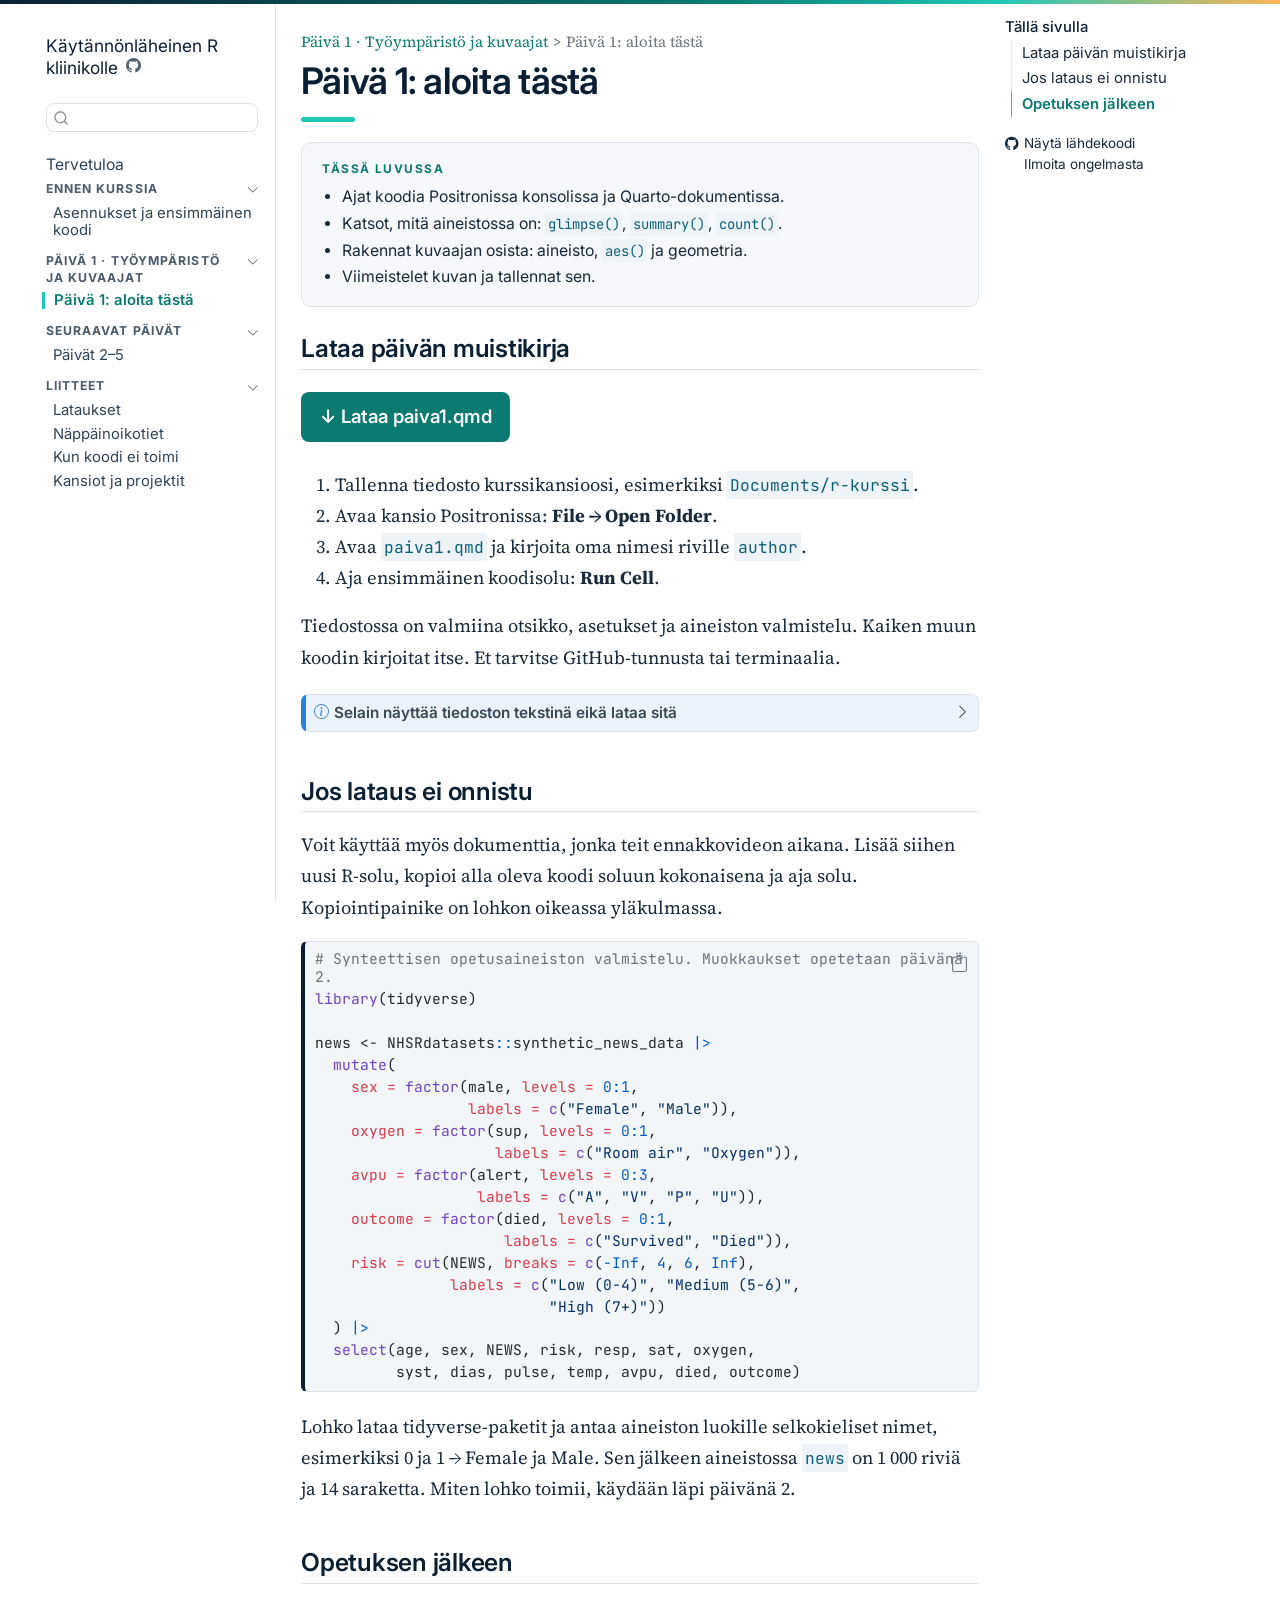
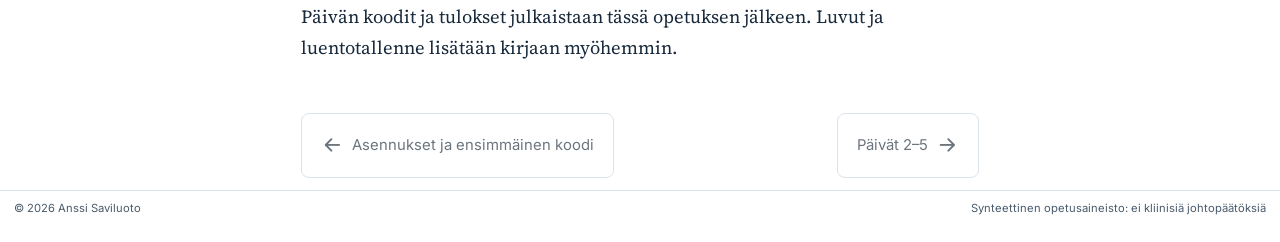
==== docs/paiva1/index.html @ 8174f4f0 "Kurssin kirja: etusivu, ennakkotehtävät, päivän 1 aloitussivu ja liitteet Co-Authored-By: Claude Fab" ====
<!DOCTYPE html>
<html xmlns="http://www.w3.org/1999/xhtml" lang="fi" xml:lang="fi"><head>

<meta charset="utf-8">
<meta name="generator" content="quarto-1.8.27">

<meta name="viewport" content="width=device-width, initial-scale=1.0, user-scalable=yes">


<title>Päivä 1: aloita tästä – Käytännönläheinen R kliinikolle</title>
<style>
code{white-space: pre-wrap;}
span.smallcaps{font-variant: small-caps;}
div.columns{display: flex; gap: min(4vw, 1.5em);}
div.column{flex: auto; overflow-x: auto;}
div.hanging-indent{margin-left: 1.5em; text-indent: -1.5em;}
ul.task-list{list-style: none;}
ul.task-list li input[type="checkbox"] {
  width: 0.8em;
  margin: 0 0.8em 0.2em -1em; /* quarto-specific, see https://github.com/quarto-dev/quarto-cli/issues/4556 */ 
  vertical-align: middle;
}
/* CSS for syntax highlighting */
html { -webkit-text-size-adjust: 100%; }
pre > code.sourceCode { white-space: pre; position: relative; }
pre > code.sourceCode > span { display: inline-block; line-height: 1.25; }
pre > code.sourceCode > span:empty { height: 1.2em; }
.sourceCode { overflow: visible; }
code.sourceCode > span { color: inherit; text-decoration: inherit; }
div.sourceCode { margin: 1em 0; }
pre.sourceCode { margin: 0; }
@media screen {
div.sourceCode { overflow: auto; }
}
@media print {
pre > code.sourceCode { white-space: pre-wrap; }
pre > code.sourceCode > span { text-indent: -5em; padding-left: 5em; }
}
pre.numberSource code
  { counter-reset: source-line 0; }
pre.numberSource code > span
  { position: relative; left: -4em; counter-increment: source-line; }
pre.numberSource code > span > a:first-child::before
  { content: counter(source-line);
    position: relative; left: -1em; text-align: right; vertical-align: baseline;
    border: none; display: inline-block;
    -webkit-touch-callout: none; -webkit-user-select: none;
    -khtml-user-select: none; -moz-user-select: none;
    -ms-user-select: none; user-select: none;
    padding: 0 4px; width: 4em;
  }
pre.numberSource { margin-left: 3em;  padding-left: 4px; }
div.sourceCode
  {   }
@media screen {
pre > code.sourceCode > span > a:first-child::before { text-decoration: underline; }
}
</style>


<script src="../site_libs/quarto-nav/quarto-nav.js"></script>
<script src="../site_libs/quarto-nav/headroom.min.js"></script>
<script src="../site_libs/clipboard/clipboard.min.js"></script>
<script src="../site_libs/quarto-search/autocomplete.umd.js"></script>
<script src="../site_libs/quarto-search/fuse.min.js"></script>
<script src="../site_libs/quarto-search/quarto-search.js"></script>
<meta name="quarto:offset" content="../">
<link href="../tulossa.html" rel="next">
<link href="../ennen-kurssia.html" rel="prev">
<script src="../site_libs/quarto-html/quarto.js" type="module"></script>
<script src="../site_libs/quarto-html/tabsets/tabsets.js" type="module"></script>
<script src="../site_libs/quarto-html/axe/axe-check.js" type="module"></script>
<script src="../site_libs/quarto-html/popper.min.js"></script>
<script src="../site_libs/quarto-html/tippy.umd.min.js"></script>
<script src="../site_libs/quarto-html/anchor.min.js"></script>
<link href="../site_libs/quarto-html/tippy.css" rel="stylesheet">
<link href="../site_libs/quarto-html/quarto-syntax-highlighting-8903823511f73cebfa7300b99f59be8b.css" rel="stylesheet" id="quarto-text-highlighting-styles">
<script src="../site_libs/bootstrap/bootstrap.min.js"></script>
<link href="../site_libs/bootstrap/bootstrap-icons.css" rel="stylesheet">
<link href="../site_libs/bootstrap/bootstrap-1c8689f1ea38c4ca3e8418c691fad42e.min.css" rel="stylesheet" append-hash="true" id="quarto-bootstrap" data-mode="light">
<script id="quarto-search-options" type="application/json">{
  "location": "sidebar",
  "copy-button": false,
  "collapse-after": 3,
  "panel-placement": "start",
  "type": "textbox",
  "limit": 50,
  "keyboard-shortcut": [
    "f",
    "/",
    "s"
  ],
  "show-item-context": false,
  "language": {
    "search-no-results-text": "Ei tuloksia",
    "search-matching-documents-text": "tulokset",
    "search-copy-link-title": "Kopioi linkki hakuun",
    "search-hide-matches-text": "Piilota loput tulokset",
    "search-more-match-text": "tulos tässä dokumentissa",
    "search-more-matches-text": "tulosta tässä dokumentissa",
    "search-clear-button-title": "Tyhjennä",
    "search-text-placeholder": "",
    "search-detached-cancel-button-title": "Peruuta",
    "search-submit-button-title": "Lähetä",
    "search-label": "Hae"
  }
}</script>


</head>

<body class="nav-sidebar floating quarto-light">

<div id="quarto-search-results"></div>
  <header id="quarto-header" class="headroom fixed-top">
  <nav class="quarto-secondary-nav">
    <div class="container-fluid d-flex">
      <button type="button" class="quarto-btn-toggle btn" data-bs-toggle="collapse" role="button" data-bs-target=".quarto-sidebar-collapse-item" aria-controls="quarto-sidebar" aria-expanded="false" aria-label="Vaihda sivupalkki" onclick="if (window.quartoToggleHeadroom) { window.quartoToggleHeadroom(); }">
        <i class="bi bi-layout-text-sidebar-reverse"></i>
      </button>
        <nav class="quarto-page-breadcrumbs" aria-label="breadcrumb"><ol class="breadcrumb"><li class="breadcrumb-item"><a href="../paiva1/index.html">Päivä 1 · Työympäristö ja kuvaajat</a></li><li class="breadcrumb-item"><a href="../paiva1/index.html"><span class="chapter-title">Päivä 1: aloita tästä</span></a></li></ol></nav>
        <a class="flex-grow-1" role="navigation" data-bs-toggle="collapse" data-bs-target=".quarto-sidebar-collapse-item" aria-controls="quarto-sidebar" aria-expanded="false" aria-label="Vaihda sivupalkki" onclick="if (window.quartoToggleHeadroom) { window.quartoToggleHeadroom(); }">      
        </a>
      <button type="button" class="btn quarto-search-button" aria-label="Hae" onclick="window.quartoOpenSearch();">
        <i class="bi bi-search"></i>
      </button>
    </div>
  </nav>
</header>
<!-- content -->
<div id="quarto-content" class="quarto-container page-columns page-rows-contents page-layout-article">
<!-- sidebar -->
  <nav id="quarto-sidebar" class="sidebar collapse collapse-horizontal quarto-sidebar-collapse-item sidebar-navigation floating overflow-auto">
    <div class="pt-lg-2 mt-2 text-left sidebar-header">
    <div class="sidebar-title mb-0 py-0">
      <a href="../">Käytännönläheinen R kliinikolle</a> 
        <div class="sidebar-tools-main">
    <a href="https://github.com/finnemakatemia/r-kurssi" title="Lähdekoodi" class="quarto-navigation-tool px-1" aria-label="Lähdekoodi"><i class="bi bi-github"></i></a>
</div>
    </div>
      </div>
        <div class="mt-2 flex-shrink-0 align-items-center">
        <div class="sidebar-search">
        <div id="quarto-search" class="" title="Hae"></div>
        </div>
        </div>
    <div class="sidebar-menu-container"> 
    <ul class="list-unstyled mt-1">
        <li class="sidebar-item">
  <div class="sidebar-item-container"> 
  <a href="../index.html" class="sidebar-item-text sidebar-link">
 <span class="menu-text">Tervetuloa</span></a>
  </div>
</li>
        <li class="sidebar-item sidebar-item-section">
      <div class="sidebar-item-container"> 
            <a class="sidebar-item-text sidebar-link text-start" data-bs-toggle="collapse" data-bs-target="#quarto-sidebar-section-1" role="navigation" aria-expanded="true">
 <span class="menu-text">Ennen kurssia</span></a>
          <a class="sidebar-item-toggle text-start" data-bs-toggle="collapse" data-bs-target="#quarto-sidebar-section-1" role="navigation" aria-expanded="true" aria-label="Vaihda osio">
            <i class="bi bi-chevron-right ms-2"></i>
          </a> 
      </div>
      <ul id="quarto-sidebar-section-1" class="collapse list-unstyled sidebar-section depth1 show">  
          <li class="sidebar-item">
  <div class="sidebar-item-container"> 
  <a href="../ennen-kurssia.html" class="sidebar-item-text sidebar-link"><span class="chapter-title">Asennukset ja ensimmäinen koodi</span></a>
  </div>
</li>
      </ul>
  </li>
        <li class="sidebar-item sidebar-item-section">
      <div class="sidebar-item-container"> 
            <a class="sidebar-item-text sidebar-link text-start" data-bs-toggle="collapse" data-bs-target="#quarto-sidebar-section-2" role="navigation" aria-expanded="true">
 <span class="menu-text">Päivä 1 · Työympäristö ja kuvaajat</span></a>
          <a class="sidebar-item-toggle text-start" data-bs-toggle="collapse" data-bs-target="#quarto-sidebar-section-2" role="navigation" aria-expanded="true" aria-label="Vaihda osio">
            <i class="bi bi-chevron-right ms-2"></i>
          </a> 
      </div>
      <ul id="quarto-sidebar-section-2" class="collapse list-unstyled sidebar-section depth1 show">  
          <li class="sidebar-item">
  <div class="sidebar-item-container"> 
  <a href="../paiva1/index.html" class="sidebar-item-text sidebar-link active"><span class="chapter-title">Päivä 1: aloita tästä</span></a>
  </div>
</li>
      </ul>
  </li>
        <li class="sidebar-item sidebar-item-section">
      <div class="sidebar-item-container"> 
            <a class="sidebar-item-text sidebar-link text-start" data-bs-toggle="collapse" data-bs-target="#quarto-sidebar-section-3" role="navigation" aria-expanded="true">
 <span class="menu-text">Seuraavat päivät</span></a>
          <a class="sidebar-item-toggle text-start" data-bs-toggle="collapse" data-bs-target="#quarto-sidebar-section-3" role="navigation" aria-expanded="true" aria-label="Vaihda osio">
            <i class="bi bi-chevron-right ms-2"></i>
          </a> 
      </div>
      <ul id="quarto-sidebar-section-3" class="collapse list-unstyled sidebar-section depth1 show">  
          <li class="sidebar-item">
  <div class="sidebar-item-container"> 
  <a href="../tulossa.html" class="sidebar-item-text sidebar-link"><span class="chapter-title">Päivät 2–5</span></a>
  </div>
</li>
      </ul>
  </li>
        <li class="sidebar-item sidebar-item-section">
      <div class="sidebar-item-container"> 
            <a class="sidebar-item-text sidebar-link text-start" data-bs-toggle="collapse" data-bs-target="#quarto-sidebar-section-4" role="navigation" aria-expanded="true">
 <span class="menu-text">Liitteet</span></a>
          <a class="sidebar-item-toggle text-start" data-bs-toggle="collapse" data-bs-target="#quarto-sidebar-section-4" role="navigation" aria-expanded="true" aria-label="Vaihda osio">
            <i class="bi bi-chevron-right ms-2"></i>
          </a> 
      </div>
      <ul id="quarto-sidebar-section-4" class="collapse list-unstyled sidebar-section depth1 show">  
          <li class="sidebar-item">
  <div class="sidebar-item-container"> 
  <a href="../lataukset.html" class="sidebar-item-text sidebar-link"><span class="chapter-title">Lataukset</span></a>
  </div>
</li>
          <li class="sidebar-item">
  <div class="sidebar-item-container"> 
  <a href="../liitteet/nappaimet.html" class="sidebar-item-text sidebar-link"><span class="chapter-title">Näppäinoikotiet</span></a>
  </div>
</li>
          <li class="sidebar-item">
  <div class="sidebar-item-container"> 
  <a href="../liitteet/virheet.html" class="sidebar-item-text sidebar-link"><span class="chapter-title">Kun koodi ei toimi</span></a>
  </div>
</li>
          <li class="sidebar-item">
  <div class="sidebar-item-container"> 
  <a href="../liitteet/projektit.html" class="sidebar-item-text sidebar-link"><span class="chapter-title">Kansiot ja projektit</span></a>
  </div>
</li>
      </ul>
  </li>
    </ul>
    </div>
</nav>
<div id="quarto-sidebar-glass" class="quarto-sidebar-collapse-item" data-bs-toggle="collapse" data-bs-target=".quarto-sidebar-collapse-item"></div>
<!-- margin-sidebar -->
    <div id="quarto-margin-sidebar" class="sidebar margin-sidebar">
        <nav id="TOC" role="doc-toc" class="toc-active">
    <h2 id="toc-title">Tällä sivulla</h2>
   
  <ul>
  <li><a href="#lataa-päivän-muistikirja" id="toc-lataa-päivän-muistikirja" class="nav-link active" data-scroll-target="#lataa-päivän-muistikirja">Lataa päivän muistikirja</a></li>
  <li><a href="#valmistelu" id="toc-valmistelu" class="nav-link" data-scroll-target="#valmistelu">Jos lataus ei onnistu</a></li>
  <li><a href="#opetuksen-jälkeen" id="toc-opetuksen-jälkeen" class="nav-link" data-scroll-target="#opetuksen-jälkeen">Opetuksen jälkeen</a></li>
  </ul>
<div class="toc-actions"><ul><li><a href="https://github.com/finnemakatemia/r-kurssi/blob/main/paiva1/index.qmd" class="toc-action"><i class="bi bi-github"></i>Näytä lähdekoodi</a></li><li><a href="https://github.com/finnemakatemia/r-kurssi/issues/new" class="toc-action"><i class="bi empty"></i>Ilmoita ongelmasta</a></li></ul></div></nav>
    </div>
<!-- main -->
<main class="content" id="quarto-document-content">

<header id="title-block-header" class="quarto-title-block default"><nav class="quarto-page-breadcrumbs quarto-title-breadcrumbs d-none d-lg-block" aria-label="breadcrumb"><ol class="breadcrumb"><li class="breadcrumb-item"><a href="../paiva1/index.html">Päivä 1 · Työympäristö ja kuvaajat</a></li><li class="breadcrumb-item"><a href="../paiva1/index.html"><span class="chapter-title">Päivä 1: aloita tästä</span></a></li></ol></nav>
<div class="quarto-title">
<h1 class="title"><span id="paiva1" class="quarto-section-identifier"><span class="chapter-title">Päivä 1: aloita tästä</span></span></h1>
</div>



<div class="quarto-title-meta">

    
  
    
  </div>
  


</header>


<div class="tavoitteet">
<ul>
<li>Ajat koodia Positronissa konsolissa ja Quarto-dokumentissa.</li>
<li>Katsot, mitä aineistossa on: <code>glimpse()</code>, <code>summary()</code>, <code>count()</code>.</li>
<li>Rakennat kuvaajan osista: aineisto, <code>aes()</code> ja geometria.</li>
<li>Viimeistelet kuvan ja tallennat sen.</li>
</ul>
</div>
<section id="lataa-päivän-muistikirja" class="level2">
<h2 class="anchored" data-anchor-id="lataa-päivän-muistikirja">Lataa päivän muistikirja</h2>
<div class="lataus">
<p><a href="../lataukset/paiva1.qmd" download="paiva1.qmd">Lataa paiva1.qmd</a></p>
</div>
<ol type="1">
<li>Tallenna tiedosto kurssikansioosi, esimerkiksi <code>Documents/r-kurssi</code>.</li>
<li>Avaa kansio Positronissa: <strong>File → Open Folder</strong>.</li>
<li>Avaa <code>paiva1.qmd</code> ja kirjoita oma nimesi riville <code>author</code>.</li>
<li>Aja ensimmäinen koodisolu: <strong>Run Cell</strong>.</li>
</ol>
<p>Tiedostossa on valmiina otsikko, asetukset ja aineiston valmistelu. Kaiken muun koodin kirjoitat itse. Et tarvitse GitHub-tunnusta tai terminaalia.</p>
<div class="callout callout-style-default callout-note callout-titled" title="Selain näyttää tiedoston tekstinä eikä lataa sitä">
<div class="callout-header d-flex align-content-center collapsed" data-bs-toggle="collapse" data-bs-target=".callout-1-contents" aria-controls="callout-1" aria-expanded="false" aria-label="Toggle callout">
<div class="callout-icon-container">
<i class="callout-icon"></i>
</div>
<div class="callout-title-container flex-fill">
<span class="screen-reader-only">Huomautus</span>Selain näyttää tiedoston tekstinä eikä lataa sitä
</div>
<div class="callout-btn-toggle d-inline-block border-0 py-1 ps-1 pe-0 float-end"><i class="callout-toggle"></i></div>
</div>
<div id="callout-1" class="callout-1-contents callout-collapse collapse">
<div class="callout-body-container callout-body">
<p>Napsauta linkkiä hiiren oikealla painikkeella ja valitse <strong>Tallenna linkki nimellä</strong>. Tarkista, että tiedoston pääte on <code>.qmd</code> eikä <code>.txt</code>.</p>
</div>
</div>
</div>
</section>
<section id="valmistelu" class="level2">
<h2 class="anchored" data-anchor-id="valmistelu">Jos lataus ei onnistu</h2>
<p>Voit käyttää myös dokumenttia, jonka teit ennakkovideon aikana. Lisää siihen uusi R-solu, kopioi alla oleva koodi soluun kokonaisena ja aja solu. Kopiointipainike on lohkon oikeassa yläkulmassa.</p>
<div class="code-copy-outer-scaffold"><div class="sourceCode" id="cb1"><pre class="sourceCode r code-with-copy"><code class="sourceCode r"><span id="cb1-1"><a href="#cb1-1" aria-hidden="true" tabindex="-1"></a><span class="co"># Synteettisen opetusaineiston valmistelu. Muokkaukset opetetaan päivänä 2.</span></span>
<span id="cb1-2"><a href="#cb1-2" aria-hidden="true" tabindex="-1"></a><span class="fu">library</span>(tidyverse)</span>
<span id="cb1-3"><a href="#cb1-3" aria-hidden="true" tabindex="-1"></a></span>
<span id="cb1-4"><a href="#cb1-4" aria-hidden="true" tabindex="-1"></a>news <span class="ot">&lt;-</span> NHSRdatasets<span class="sc">::</span>synthetic_news_data <span class="sc">|&gt;</span></span>
<span id="cb1-5"><a href="#cb1-5" aria-hidden="true" tabindex="-1"></a>  <span class="fu">mutate</span>(</span>
<span id="cb1-6"><a href="#cb1-6" aria-hidden="true" tabindex="-1"></a>    <span class="at">sex =</span> <span class="fu">factor</span>(male, <span class="at">levels =</span> <span class="dv">0</span><span class="sc">:</span><span class="dv">1</span>,</span>
<span id="cb1-7"><a href="#cb1-7" aria-hidden="true" tabindex="-1"></a>                 <span class="at">labels =</span> <span class="fu">c</span>(<span class="st">"Female"</span>, <span class="st">"Male"</span>)),</span>
<span id="cb1-8"><a href="#cb1-8" aria-hidden="true" tabindex="-1"></a>    <span class="at">oxygen =</span> <span class="fu">factor</span>(sup, <span class="at">levels =</span> <span class="dv">0</span><span class="sc">:</span><span class="dv">1</span>,</span>
<span id="cb1-9"><a href="#cb1-9" aria-hidden="true" tabindex="-1"></a>                    <span class="at">labels =</span> <span class="fu">c</span>(<span class="st">"Room air"</span>, <span class="st">"Oxygen"</span>)),</span>
<span id="cb1-10"><a href="#cb1-10" aria-hidden="true" tabindex="-1"></a>    <span class="at">avpu =</span> <span class="fu">factor</span>(alert, <span class="at">levels =</span> <span class="dv">0</span><span class="sc">:</span><span class="dv">3</span>,</span>
<span id="cb1-11"><a href="#cb1-11" aria-hidden="true" tabindex="-1"></a>                  <span class="at">labels =</span> <span class="fu">c</span>(<span class="st">"A"</span>, <span class="st">"V"</span>, <span class="st">"P"</span>, <span class="st">"U"</span>)),</span>
<span id="cb1-12"><a href="#cb1-12" aria-hidden="true" tabindex="-1"></a>    <span class="at">outcome =</span> <span class="fu">factor</span>(died, <span class="at">levels =</span> <span class="dv">0</span><span class="sc">:</span><span class="dv">1</span>,</span>
<span id="cb1-13"><a href="#cb1-13" aria-hidden="true" tabindex="-1"></a>                     <span class="at">labels =</span> <span class="fu">c</span>(<span class="st">"Survived"</span>, <span class="st">"Died"</span>)),</span>
<span id="cb1-14"><a href="#cb1-14" aria-hidden="true" tabindex="-1"></a>    <span class="at">risk =</span> <span class="fu">cut</span>(NEWS, <span class="at">breaks =</span> <span class="fu">c</span>(<span class="sc">-</span><span class="cn">Inf</span>, <span class="dv">4</span>, <span class="dv">6</span>, <span class="cn">Inf</span>),</span>
<span id="cb1-15"><a href="#cb1-15" aria-hidden="true" tabindex="-1"></a>               <span class="at">labels =</span> <span class="fu">c</span>(<span class="st">"Low (0-4)"</span>, <span class="st">"Medium (5-6)"</span>,</span>
<span id="cb1-16"><a href="#cb1-16" aria-hidden="true" tabindex="-1"></a>                          <span class="st">"High (7+)"</span>))</span>
<span id="cb1-17"><a href="#cb1-17" aria-hidden="true" tabindex="-1"></a>  ) <span class="sc">|&gt;</span></span>
<span id="cb1-18"><a href="#cb1-18" aria-hidden="true" tabindex="-1"></a>  <span class="fu">select</span>(age, sex, NEWS, risk, resp, sat, oxygen,</span>
<span id="cb1-19"><a href="#cb1-19" aria-hidden="true" tabindex="-1"></a>         syst, dias, pulse, temp, avpu, died, outcome)</span></code></pre></div><button title="Kopioi leikepöydälle" class="code-copy-button"><i class="bi"></i></button></div>
<p>Lohko lataa tidyverse-paketit ja antaa aineiston luokille selkokieliset nimet, esimerkiksi 0 ja 1 → Female ja Male. Sen jälkeen aineistossa <code>news</code> on 1 000 riviä ja 14 saraketta. Miten lohko toimii, käydään läpi päivänä 2.</p>
</section>
<section id="opetuksen-jälkeen" class="level2">
<h2 class="anchored" data-anchor-id="opetuksen-jälkeen">Opetuksen jälkeen</h2>
<p>Päivän koodit ja tulokset julkaistaan tässä opetuksen jälkeen. Luvut ja luentotallenne lisätään kirjaan myöhemmin.</p>
<!-- Luotu automaattisesti kirjan lähteistä. Muutokset tehdään lähdetiedostoon. -->


</section>

</main> <!-- /main -->
<script id="quarto-html-after-body" type="application/javascript">
  window.document.addEventListener("DOMContentLoaded", function (event) {
    const icon = "";
    const anchorJS = new window.AnchorJS();
    anchorJS.options = {
      placement: 'right',
      icon: icon
    };
    anchorJS.add('.anchored');
    const isCodeAnnotation = (el) => {
      for (const clz of el.classList) {
        if (clz.startsWith('code-annotation-')) {                     
          return true;
        }
      }
      return false;
    }
    const onCopySuccess = function(e) {
      // button target
      const button = e.trigger;
      // don't keep focus
      button.blur();
      // flash "checked"
      button.classList.add('code-copy-button-checked');
      var currentTitle = button.getAttribute("title");
      button.setAttribute("title", "Kopioitu!");
      let tooltip;
      if (window.bootstrap) {
        button.setAttribute("data-bs-toggle", "tooltip");
        button.setAttribute("data-bs-placement", "left");
        button.setAttribute("data-bs-title", "Kopioitu!");
        tooltip = new bootstrap.Tooltip(button, 
          { trigger: "manual", 
            customClass: "code-copy-button-tooltip",
            offset: [0, -8]});
        tooltip.show();    
      }
      setTimeout(function() {
        if (tooltip) {
          tooltip.hide();
          button.removeAttribute("data-bs-title");
          button.removeAttribute("data-bs-toggle");
          button.removeAttribute("data-bs-placement");
        }
        button.setAttribute("title", currentTitle);
        button.classList.remove('code-copy-button-checked');
      }, 1000);
      // clear code selection
      e.clearSelection();
    }
    const getTextToCopy = function(trigger) {
      const outerScaffold = trigger.parentElement.cloneNode(true);
      const codeEl = outerScaffold.querySelector('code');
      for (const childEl of codeEl.children) {
        if (isCodeAnnotation(childEl)) {
          childEl.remove();
        }
      }
      return codeEl.innerText;
    }
    const clipboard = new window.ClipboardJS('.code-copy-button:not([data-in-quarto-modal])', {
      text: getTextToCopy
    });
    clipboard.on('success', onCopySuccess);
    if (window.document.getElementById('quarto-embedded-source-code-modal')) {
      const clipboardModal = new window.ClipboardJS('.code-copy-button[data-in-quarto-modal]', {
        text: getTextToCopy,
        container: window.document.getElementById('quarto-embedded-source-code-modal')
      });
      clipboardModal.on('success', onCopySuccess);
    }
      var localhostRegex = new RegExp(/^(?:http|https):\/\/localhost\:?[0-9]*\//);
      var mailtoRegex = new RegExp(/^mailto:/);
        var filterRegex = new RegExp("https:\/\/finnemakatemia\.github\.io\/r-kurssi\/");
      var isInternal = (href) => {
          return filterRegex.test(href) || localhostRegex.test(href) || mailtoRegex.test(href);
      }
      // Inspect non-navigation links and adorn them if external
     var links = window.document.querySelectorAll('a[href]:not(.nav-link):not(.navbar-brand):not(.toc-action):not(.sidebar-link):not(.sidebar-item-toggle):not(.pagination-link):not(.no-external):not([aria-hidden]):not(.dropdown-item):not(.quarto-navigation-tool):not(.about-link)');
      for (var i=0; i<links.length; i++) {
        const link = links[i];
        if (!isInternal(link.href)) {
          // undo the damage that might have been done by quarto-nav.js in the case of
          // links that we want to consider external
          if (link.dataset.originalHref !== undefined) {
            link.href = link.dataset.originalHref;
          }
            // target, if specified
            link.setAttribute("target", "_blank");
            if (link.getAttribute("rel") === null) {
              link.setAttribute("rel", "noopener");
            }
        }
      }
    function tippyHover(el, contentFn, onTriggerFn, onUntriggerFn) {
      const config = {
        allowHTML: true,
        maxWidth: 500,
        delay: 100,
        arrow: false,
        appendTo: function(el) {
            return el.parentElement;
        },
        interactive: true,
        interactiveBorder: 10,
        theme: 'quarto',
        placement: 'bottom-start',
      };
      if (contentFn) {
        config.content = contentFn;
      }
      if (onTriggerFn) {
        config.onTrigger = onTriggerFn;
      }
      if (onUntriggerFn) {
        config.onUntrigger = onUntriggerFn;
      }
      window.tippy(el, config); 
    }
    const noterefs = window.document.querySelectorAll('a[role="doc-noteref"]');
    for (var i=0; i<noterefs.length; i++) {
      const ref = noterefs[i];
      tippyHover(ref, function() {
        // use id or data attribute instead here
        let href = ref.getAttribute('data-footnote-href') || ref.getAttribute('href');
        try { href = new URL(href).hash; } catch {}
        const id = href.replace(/^#\/?/, "");
        const note = window.document.getElementById(id);
        if (note) {
          return note.innerHTML;
        } else {
          return "";
        }
      });
    }
    const xrefs = window.document.querySelectorAll('a.quarto-xref');
    const processXRef = (id, note) => {
      // Strip column container classes
      const stripColumnClz = (el) => {
        el.classList.remove("page-full", "page-columns");
        if (el.children) {
          for (const child of el.children) {
            stripColumnClz(child);
          }
        }
      }
      stripColumnClz(note)
      if (id === null || id.startsWith('sec-')) {
        // Special case sections, only their first couple elements
        const container = document.createElement("div");
        if (note.children && note.children.length > 2) {
          container.appendChild(note.children[0].cloneNode(true));
          for (let i = 1; i < note.children.length; i++) {
            const child = note.children[i];
            if (child.tagName === "P" && child.innerText === "") {
              continue;
            } else {
              container.appendChild(child.cloneNode(true));
              break;
            }
          }
          if (window.Quarto?.typesetMath) {
            window.Quarto.typesetMath(container);
          }
          return container.innerHTML
        } else {
          if (window.Quarto?.typesetMath) {
            window.Quarto.typesetMath(note);
          }
          return note.innerHTML;
        }
      } else {
        // Remove any anchor links if they are present
        const anchorLink = note.querySelector('a.anchorjs-link');
        if (anchorLink) {
          anchorLink.remove();
        }
        if (window.Quarto?.typesetMath) {
          window.Quarto.typesetMath(note);
        }
        if (note.classList.contains("callout")) {
          return note.outerHTML;
        } else {
          return note.innerHTML;
        }
      }
    }
    for (var i=0; i<xrefs.length; i++) {
      const xref = xrefs[i];
      tippyHover(xref, undefined, function(instance) {
        instance.disable();
        let url = xref.getAttribute('href');
        let hash = undefined; 
        if (url.startsWith('#')) {
          hash = url;
        } else {
          try { hash = new URL(url).hash; } catch {}
        }
        if (hash) {
          const id = hash.replace(/^#\/?/, "");
          const note = window.document.getElementById(id);
          if (note !== null) {
            try {
              const html = processXRef(id, note.cloneNode(true));
              instance.setContent(html);
            } finally {
              instance.enable();
              instance.show();
            }
          } else {
            // See if we can fetch this
            fetch(url.split('#')[0])
            .then(res => res.text())
            .then(html => {
              const parser = new DOMParser();
              const htmlDoc = parser.parseFromString(html, "text/html");
              const note = htmlDoc.getElementById(id);
              if (note !== null) {
                const html = processXRef(id, note);
                instance.setContent(html);
              } 
            }).finally(() => {
              instance.enable();
              instance.show();
            });
          }
        } else {
          // See if we can fetch a full url (with no hash to target)
          // This is a special case and we should probably do some content thinning / targeting
          fetch(url)
          .then(res => res.text())
          .then(html => {
            const parser = new DOMParser();
            const htmlDoc = parser.parseFromString(html, "text/html");
            const note = htmlDoc.querySelector('main.content');
            if (note !== null) {
              // This should only happen for chapter cross references
              // (since there is no id in the URL)
              // remove the first header
              if (note.children.length > 0 && note.children[0].tagName === "HEADER") {
                note.children[0].remove();
              }
              const html = processXRef(null, note);
              instance.setContent(html);
            } 
          }).finally(() => {
            instance.enable();
            instance.show();
          });
        }
      }, function(instance) {
      });
    }
        let selectedAnnoteEl;
        const selectorForAnnotation = ( cell, annotation) => {
          let cellAttr = 'data-code-cell="' + cell + '"';
          let lineAttr = 'data-code-annotation="' +  annotation + '"';
          const selector = 'span[' + cellAttr + '][' + lineAttr + ']';
          return selector;
        }
        const selectCodeLines = (annoteEl) => {
          const doc = window.document;
          const targetCell = annoteEl.getAttribute("data-target-cell");
          const targetAnnotation = annoteEl.getAttribute("data-target-annotation");
          const annoteSpan = window.document.querySelector(selectorForAnnotation(targetCell, targetAnnotation));
          const lines = annoteSpan.getAttribute("data-code-lines").split(",");
          const lineIds = lines.map((line) => {
            return targetCell + "-" + line;
          })
          let top = null;
          let height = null;
          let parent = null;
          if (lineIds.length > 0) {
              //compute the position of the single el (top and bottom and make a div)
              const el = window.document.getElementById(lineIds[0]);
              top = el.offsetTop;
              height = el.offsetHeight;
              parent = el.parentElement.parentElement;
            if (lineIds.length > 1) {
              const lastEl = window.document.getElementById(lineIds[lineIds.length - 1]);
              const bottom = lastEl.offsetTop + lastEl.offsetHeight;
              height = bottom - top;
            }
            if (top !== null && height !== null && parent !== null) {
              // cook up a div (if necessary) and position it 
              let div = window.document.getElementById("code-annotation-line-highlight");
              if (div === null) {
                div = window.document.createElement("div");
                div.setAttribute("id", "code-annotation-line-highlight");
                div.style.position = 'absolute';
                parent.appendChild(div);
              }
              div.style.top = top - 2 + "px";
              div.style.height = height + 4 + "px";
              div.style.left = 0;
              let gutterDiv = window.document.getElementById("code-annotation-line-highlight-gutter");
              if (gutterDiv === null) {
                gutterDiv = window.document.createElement("div");
                gutterDiv.setAttribute("id", "code-annotation-line-highlight-gutter");
                gutterDiv.style.position = 'absolute';
                const codeCell = window.document.getElementById(targetCell);
                const gutter = codeCell.querySelector('.code-annotation-gutter');
                gutter.appendChild(gutterDiv);
              }
              gutterDiv.style.top = top - 2 + "px";
              gutterDiv.style.height = height + 4 + "px";
            }
            selectedAnnoteEl = annoteEl;
          }
        };
        const unselectCodeLines = () => {
          const elementsIds = ["code-annotation-line-highlight", "code-annotation-line-highlight-gutter"];
          elementsIds.forEach((elId) => {
            const div = window.document.getElementById(elId);
            if (div) {
              div.remove();
            }
          });
          selectedAnnoteEl = undefined;
        };
          // Handle positioning of the toggle
      window.addEventListener(
        "resize",
        throttle(() => {
          elRect = undefined;
          if (selectedAnnoteEl) {
            selectCodeLines(selectedAnnoteEl);
          }
        }, 10)
      );
      function throttle(fn, ms) {
      let throttle = false;
      let timer;
        return (...args) => {
          if(!throttle) { // first call gets through
              fn.apply(this, args);
              throttle = true;
          } else { // all the others get throttled
              if(timer) clearTimeout(timer); // cancel #2
              timer = setTimeout(() => {
                fn.apply(this, args);
                timer = throttle = false;
              }, ms);
          }
        };
      }
        // Attach click handler to the DT
        const annoteDls = window.document.querySelectorAll('dt[data-target-cell]');
        for (const annoteDlNode of annoteDls) {
          annoteDlNode.addEventListener('click', (event) => {
            const clickedEl = event.target;
            if (clickedEl !== selectedAnnoteEl) {
              unselectCodeLines();
              const activeEl = window.document.querySelector('dt[data-target-cell].code-annotation-active');
              if (activeEl) {
                activeEl.classList.remove('code-annotation-active');
              }
              selectCodeLines(clickedEl);
              clickedEl.classList.add('code-annotation-active');
            } else {
              // Unselect the line
              unselectCodeLines();
              clickedEl.classList.remove('code-annotation-active');
            }
          });
        }
    const findCites = (el) => {
      const parentEl = el.parentElement;
      if (parentEl) {
        const cites = parentEl.dataset.cites;
        if (cites) {
          return {
            el,
            cites: cites.split(' ')
          };
        } else {
          return findCites(el.parentElement)
        }
      } else {
        return undefined;
      }
    };
    var bibliorefs = window.document.querySelectorAll('a[role="doc-biblioref"]');
    for (var i=0; i<bibliorefs.length; i++) {
      const ref = bibliorefs[i];
      const citeInfo = findCites(ref);
      if (citeInfo) {
        tippyHover(citeInfo.el, function() {
          var popup = window.document.createElement('div');
          citeInfo.cites.forEach(function(cite) {
            var citeDiv = window.document.createElement('div');
            citeDiv.classList.add('hanging-indent');
            citeDiv.classList.add('csl-entry');
            var biblioDiv = window.document.getElementById('ref-' + cite);
            if (biblioDiv) {
              citeDiv.innerHTML = biblioDiv.innerHTML;
            }
            popup.appendChild(citeDiv);
          });
          return popup.innerHTML;
        });
      }
    }
  });
  </script>
<nav class="page-navigation">
  <div class="nav-page nav-page-previous">
      <a href="../ennen-kurssia.html" class="pagination-link" aria-label="Asennukset ja ensimmäinen koodi">
        <i class="bi bi-arrow-left-short"></i> <span class="nav-page-text"><span class="chapter-title">Asennukset ja ensimmäinen koodi</span></span>
      </a>          
  </div>
  <div class="nav-page nav-page-next">
      <a href="../tulossa.html" class="pagination-link" aria-label="Päivät 2–5">
        <span class="nav-page-text"><span class="chapter-title">Päivät 2–5</span></span> <i class="bi bi-arrow-right-short"></i>
      </a>
  </div>
</nav>
</div> <!-- /content -->
<footer class="footer">
  <div class="nav-footer">
    <div class="nav-footer-left">
<p>© 2026 Anssi Saviluoto</p>
</div>   
    <div class="nav-footer-center">
      &nbsp;
    <div class="toc-actions d-sm-block d-md-none"><ul><li><a href="https://github.com/finnemakatemia/r-kurssi/blob/main/paiva1/index.qmd" class="toc-action"><i class="bi bi-github"></i>Näytä lähdekoodi</a></li><li><a href="https://github.com/finnemakatemia/r-kurssi/issues/new" class="toc-action"><i class="bi empty"></i>Ilmoita ongelmasta</a></li></ul></div></div>
    <div class="nav-footer-right">
<p>Synteettinen opetusaineisto: ei kliinisiä johtopäätöksiä</p>
</div>
  </div>
</footer>




</body></html>
---- docs/site_libs/quarto-html/tippy.css ----
.tippy-box[data-animation=fade][data-state=hidden]{opacity:0}[data-tippy-root]{max-width:calc(100vw - 10px)}.tippy-box{position:relative;background-color:#333;color:#fff;border-radius:4px;font-size:14px;line-height:1.4;white-space:normal;outline:0;transition-property:transform,visibility,opacity}.tippy-box[data-placement^=top]>.tippy-arrow{bottom:0}.tippy-box[data-placement^=top]>.tippy-arrow:before{bottom:-7px;left:0;border-width:8px 8px 0;border-top-color:initial;transform-origin:center top}.tippy-box[data-placement^=bottom]>.tippy-arrow{top:0}.tippy-box[data-placement^=bottom]>.tippy-arrow:before{top:-7px;left:0;border-width:0 8px 8px;border-bottom-color:initial;transform-origin:center bottom}.tippy-box[data-placement^=left]>.tippy-arrow{right:0}.tippy-box[data-placement^=left]>.tippy-arrow:before{border-width:8px 0 8px 8px;border-left-color:initial;right:-7px;transform-origin:center left}.tippy-box[data-placement^=right]>.tippy-arrow{left:0}.tippy-box[data-placement^=right]>.tippy-arrow:before{left:-7px;border-width:8px 8px 8px 0;border-right-color:initial;transform-origin:center right}.tippy-box[data-inertia][data-state=visible]{transition-timing-function:cubic-bezier(.54,1.5,.38,1.11)}.tippy-arrow{width:16px;height:16px;color:#333}.tippy-arrow:before{content:"";position:absolute;border-color:transparent;border-style:solid}.tippy-content{position:relative;padding:5px 9px;z-index:1}
---- docs/site_libs/quarto-html/quarto-syntax-highlighting-8903823511f73cebfa7300b99f59be8b.css ----
/* quarto syntax highlight colors */
:root {
  --quarto-hl-al-color: #ff5555;
  --quarto-hl-an-color: #6a737d;
  --quarto-hl-at-color: #d73a49;
  --quarto-hl-bn-color: #005cc5;
  --quarto-hl-bu-color: #d73a49;
  --quarto-hl-ch-color: #032f62;
  --quarto-hl-co-color: #6a737d;
  --quarto-hl-cv-color: #6a737d;
  --quarto-hl-cn-color: #005cc5;
  --quarto-hl-cf-color: #d73a49;
  --quarto-hl-dt-color: #d73a49;
  --quarto-hl-dv-color: #005cc5;
  --quarto-hl-do-color: #6a737d;
  --quarto-hl-er-color: #ff5555;
  --quarto-hl-ex-color: #d73a49;
  --quarto-hl-fl-color: #005cc5;
  --quarto-hl-fu-color: #6f42c1;
  --quarto-hl-im-color: #032f62;
  --quarto-hl-in-color: #6a737d;
  --quarto-hl-kw-color: #d73a49;
  --quarto-hl-op-color: #24292e;
  --quarto-hl-pp-color: #d73a49;
  --quarto-hl-re-color: #6a737d;
  --quarto-hl-sc-color: #005cc5;
  --quarto-hl-ss-color: #032f62;
  --quarto-hl-st-color: #032f62;
  --quarto-hl-va-color: #e36209;
  --quarto-hl-vs-color: #032f62;
  --quarto-hl-wa-color: #ff5555;
}

/* other quarto variables */
:root {
  --quarto-font-monospace: "JetBrains Mono", "SF Mono", Menlo, Consolas, monospace;
}

/* syntax highlight based on Pandoc's rules */
pre > code.sourceCode > span {
  color: #24292e;
}

code.sourceCode > span {
  color: #24292e;
}

div.sourceCode,
div.sourceCode pre.sourceCode {
  color: #24292e;
}

/* Normal */
code span {
  color: #24292e;
}

/* Alert */
code span.al {
  font-weight: bold;
  color: #ff5555;
}

/* Annotation */
code span.an {
  color: #6a737d;
}

/* Attribute */
code span.at {
  color: #d73a49;
}

/* BaseN */
code span.bn {
  color: #005cc5;
}

/* BuiltIn */
code span.bu {
  color: #d73a49;
}

/* ControlFlow */
code span.cf {
  color: #d73a49;
}

/* Char */
code span.ch {
  color: #032f62;
}

/* Constant */
code span.cn {
  color: #005cc5;
}

/* Comment */
code span.co {
  color: #6a737d;
}

/* CommentVar */
code span.cv {
  color: #6a737d;
}

/* Documentation */
code span.do {
  color: #6a737d;
}

/* DataType */
code span.dt {
  color: #d73a49;
}

/* DecVal */
code span.dv {
  color: #005cc5;
}

/* Error */
code span.er {
  color: #ff5555;
  text-decoration: underline;
}

/* Extension */
code span.ex {
  font-weight: bold;
  color: #d73a49;
}

/* Float */
code span.fl {
  color: #005cc5;
}

/* Function */
code span.fu {
  color: #6f42c1;
}

/* Import */
code span.im {
  color: #032f62;
}

/* Information */
code span.in {
  color: #6a737d;
}

/* Keyword */
code span.kw {
  color: #d73a49;
}

/* Operator */
code span.op {
  color: #24292e;
}

/* Preprocessor */
code span.pp {
  color: #d73a49;
}

/* RegionMarker */
code span.re {
  color: #6a737d;
}

/* SpecialChar */
code span.sc {
  color: #005cc5;
}

/* SpecialString */
code span.ss {
  color: #032f62;
}

/* String */
code span.st {
  color: #032f62;
}

/* Variable */
code span.va {
  color: #e36209;
}

/* VerbatimString */
code span.vs {
  color: #032f62;
}

/* Warning */
code span.wa {
  color: #ff5555;
}

.prevent-inlining {
  content: "</";
}

/*# sourceMappingURL=f595527325b39f3208fced584482c649.css.map */
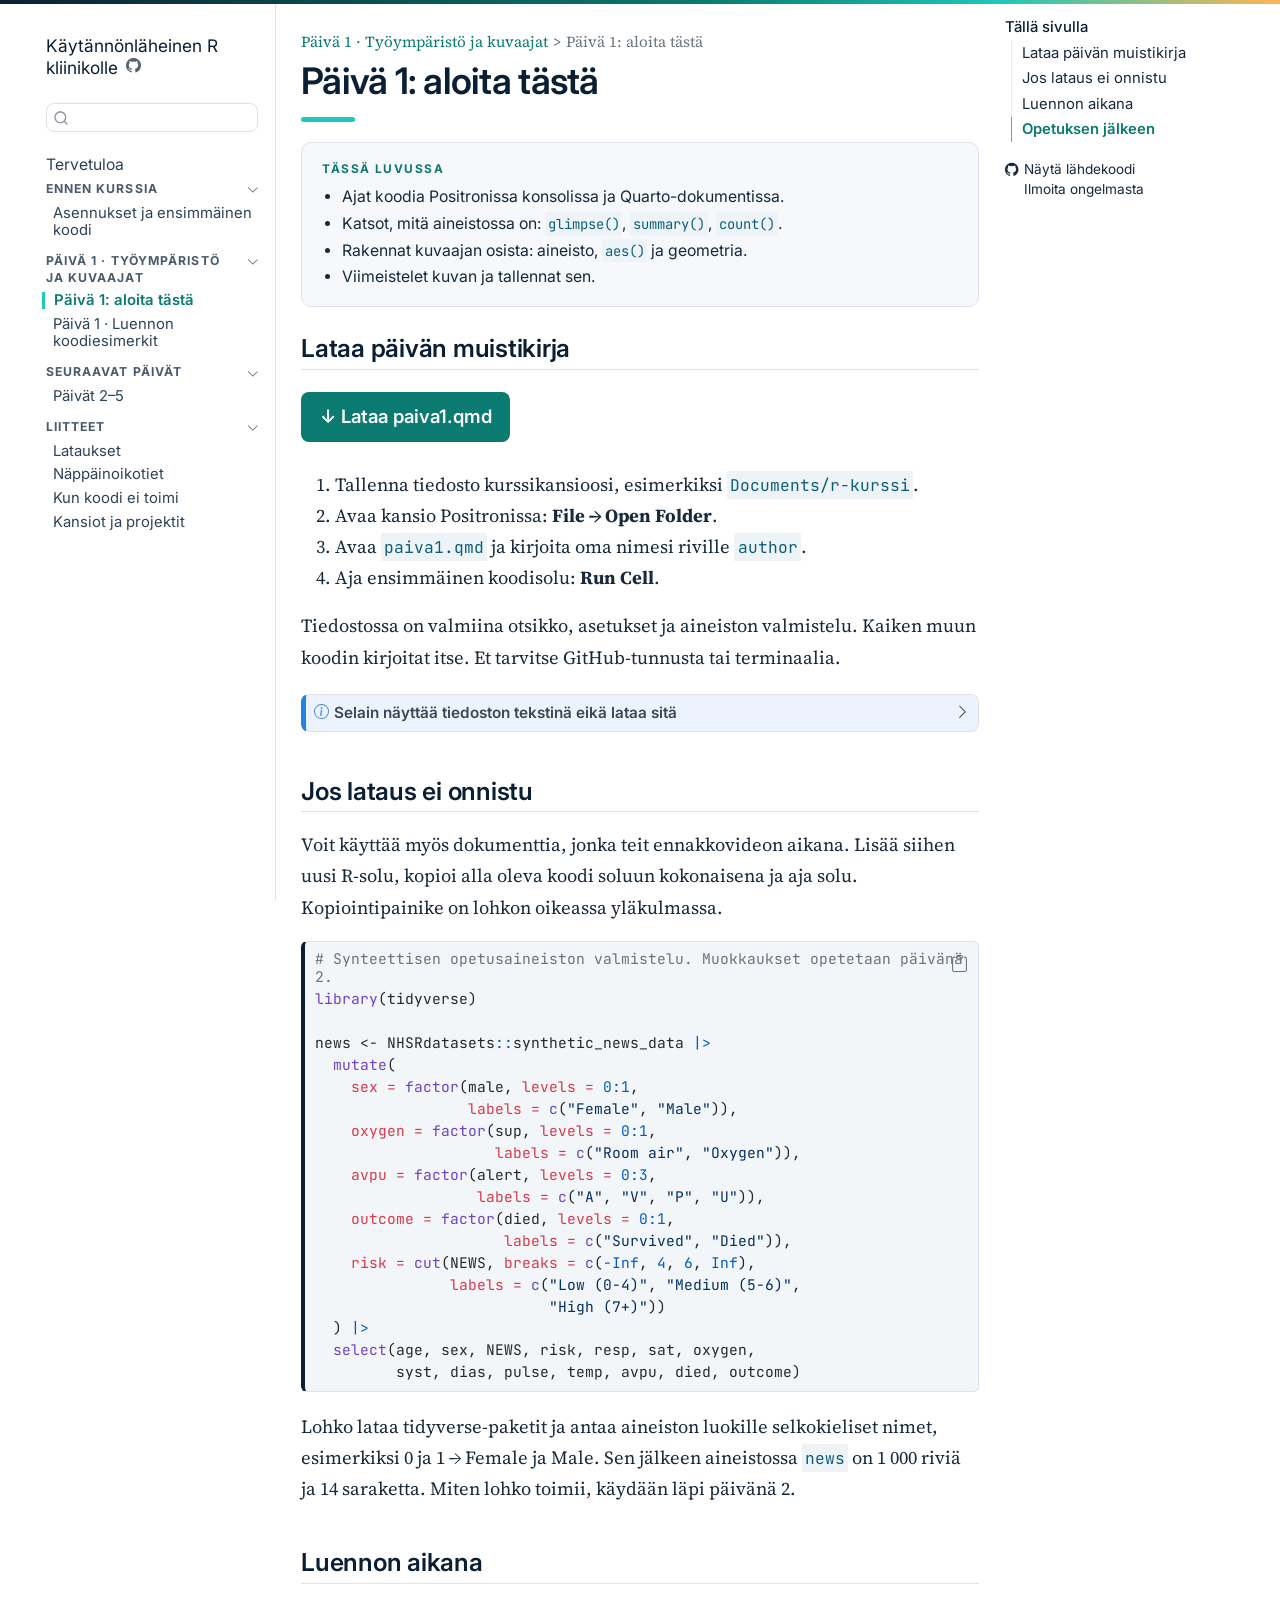
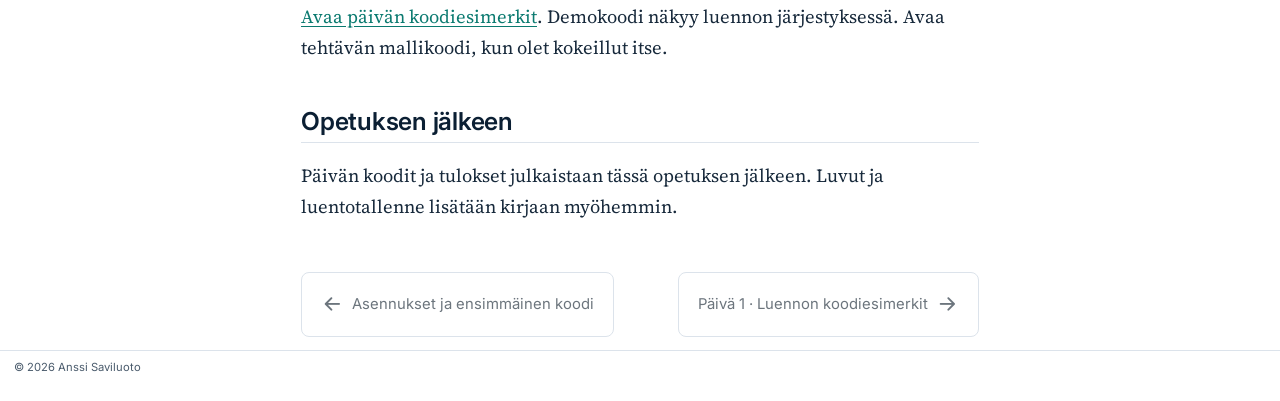
==== commit f736959e: "Päivitä kurssikirjan etusivu ja lisää päivän 1 koodiesimerkit" ====
--- a/docs/paiva1/index.html
+++ b/docs/paiva1/index.html
@@ -65,7 +65,7 @@
 <script src="../site_libs/quarto-search/fuse.min.js"></script>
 <script src="../site_libs/quarto-search/quarto-search.js"></script>
 <meta name="quarto:offset" content="../">
-<link href="../tulossa.html" rel="next">
+<link href="../paiva1/koodiesimerkit.html" rel="next">
 <link href="../ennen-kurssia.html" rel="prev">
 <script src="../site_libs/quarto-html/quarto.js" type="module"></script>
 <script src="../site_libs/quarto-html/tabsets/tabsets.js" type="module"></script>
@@ -182,6 +182,11 @@
   <a href="../paiva1/index.html" class="sidebar-item-text sidebar-link active"><span class="chapter-title">Päivä 1: aloita tästä</span></a>
   </div>
 </li>
+          <li class="sidebar-item">
+  <div class="sidebar-item-container"> 
+  <a href="../paiva1/koodiesimerkit.html" class="sidebar-item-text sidebar-link"><span class="chapter-title">Päivä 1 · Luennon koodiesimerkit</span></a>
+  </div>
+</li>
       </ul>
   </li>
         <li class="sidebar-item sidebar-item-section">
@@ -243,6 +248,7 @@
   <ul>
   <li><a href="#lataa-päivän-muistikirja" id="toc-lataa-päivän-muistikirja" class="nav-link active" data-scroll-target="#lataa-päivän-muistikirja">Lataa päivän muistikirja</a></li>
   <li><a href="#valmistelu" id="toc-valmistelu" class="nav-link" data-scroll-target="#valmistelu">Jos lataus ei onnistu</a></li>
+  <li><a href="#luennon-aikana" id="toc-luennon-aikana" class="nav-link" data-scroll-target="#luennon-aikana">Luennon aikana</a></li>
   <li><a href="#opetuksen-jälkeen" id="toc-opetuksen-jälkeen" class="nav-link" data-scroll-target="#opetuksen-jälkeen">Opetuksen jälkeen</a></li>
   </ul>
 <div class="toc-actions"><ul><li><a href="https://github.com/finnemakatemia/r-kurssi/blob/main/paiva1/index.qmd" class="toc-action"><i class="bi bi-github"></i>Näytä lähdekoodi</a></li><li><a href="https://github.com/finnemakatemia/r-kurssi/issues/new" class="toc-action"><i class="bi empty"></i>Ilmoita ongelmasta</a></li></ul></div></nav>
@@ -330,6 +336,10 @@
 <span id="cb1-19"><a href="#cb1-19" aria-hidden="true" tabindex="-1"></a>         syst, dias, pulse, temp, avpu, died, outcome)</span></code></pre></div><button title="Kopioi leikepöydälle" class="code-copy-button"><i class="bi"></i></button></div>
 <p>Lohko lataa tidyverse-paketit ja antaa aineiston luokille selkokieliset nimet, esimerkiksi 0 ja 1 → Female ja Male. Sen jälkeen aineistossa <code>news</code> on 1 000 riviä ja 14 saraketta. Miten lohko toimii, käydään läpi päivänä 2.</p>
 </section>
+<section id="luennon-aikana" class="level2">
+<h2 class="anchored" data-anchor-id="luennon-aikana">Luennon aikana</h2>
+<p><a href="../paiva1/koodiesimerkit.html">Avaa päivän koodiesimerkit</a>. Demokoodi näkyy luennon järjestyksessä. Avaa tehtävän mallikoodi, kun olet kokeillut itse.</p>
+</section>
 <section id="opetuksen-jälkeen" class="level2">
 <h2 class="anchored" data-anchor-id="opetuksen-jälkeen">Opetuksen jälkeen</h2>
 <p>Päivän koodit ja tulokset julkaistaan tässä opetuksen jälkeen. Luvut ja luentotallenne lisätään kirjaan myöhemmin.</p>
@@ -412,7 +422,7 @@
     }
       var localhostRegex = new RegExp(/^(?:http|https):\/\/localhost\:?[0-9]*\//);
       var mailtoRegex = new RegExp(/^mailto:/);
-        var filterRegex = new RegExp("https:\/\/finnemakatemia\.github\.io\/r-kurssi\/");
+        var filterRegex = new RegExp("https:\/\/rkurssi\.anssisaviluoto\.com\/");
       var isInternal = (href) => {
           return filterRegex.test(href) || localhostRegex.test(href) || mailtoRegex.test(href);
       }
@@ -751,8 +761,8 @@
       </a>          
   </div>
   <div class="nav-page nav-page-next">
-      <a href="../tulossa.html" class="pagination-link" aria-label="Päivät 2–5">
-        <span class="nav-page-text"><span class="chapter-title">Päivät 2–5</span></span> <i class="bi bi-arrow-right-short"></i>
+      <a href="../paiva1/koodiesimerkit.html" class="pagination-link" aria-label="Päivä 1 · Luennon koodiesimerkit">
+        <span class="nav-page-text"><span class="chapter-title">Päivä 1 · Luennon koodiesimerkit</span></span> <i class="bi bi-arrow-right-short"></i>
       </a>
   </div>
 </nav>
@@ -766,8 +776,8 @@
       &nbsp;
     <div class="toc-actions d-sm-block d-md-none"><ul><li><a href="https://github.com/finnemakatemia/r-kurssi/blob/main/paiva1/index.qmd" class="toc-action"><i class="bi bi-github"></i>Näytä lähdekoodi</a></li><li><a href="https://github.com/finnemakatemia/r-kurssi/issues/new" class="toc-action"><i class="bi empty"></i>Ilmoita ongelmasta</a></li></ul></div></div>
     <div class="nav-footer-right">
-<p>Synteettinen opetusaineisto: ei kliinisiä johtopäätöksiä</p>
-</div>
+      &nbsp;
+    </div>
   </div>
 </footer>
 
